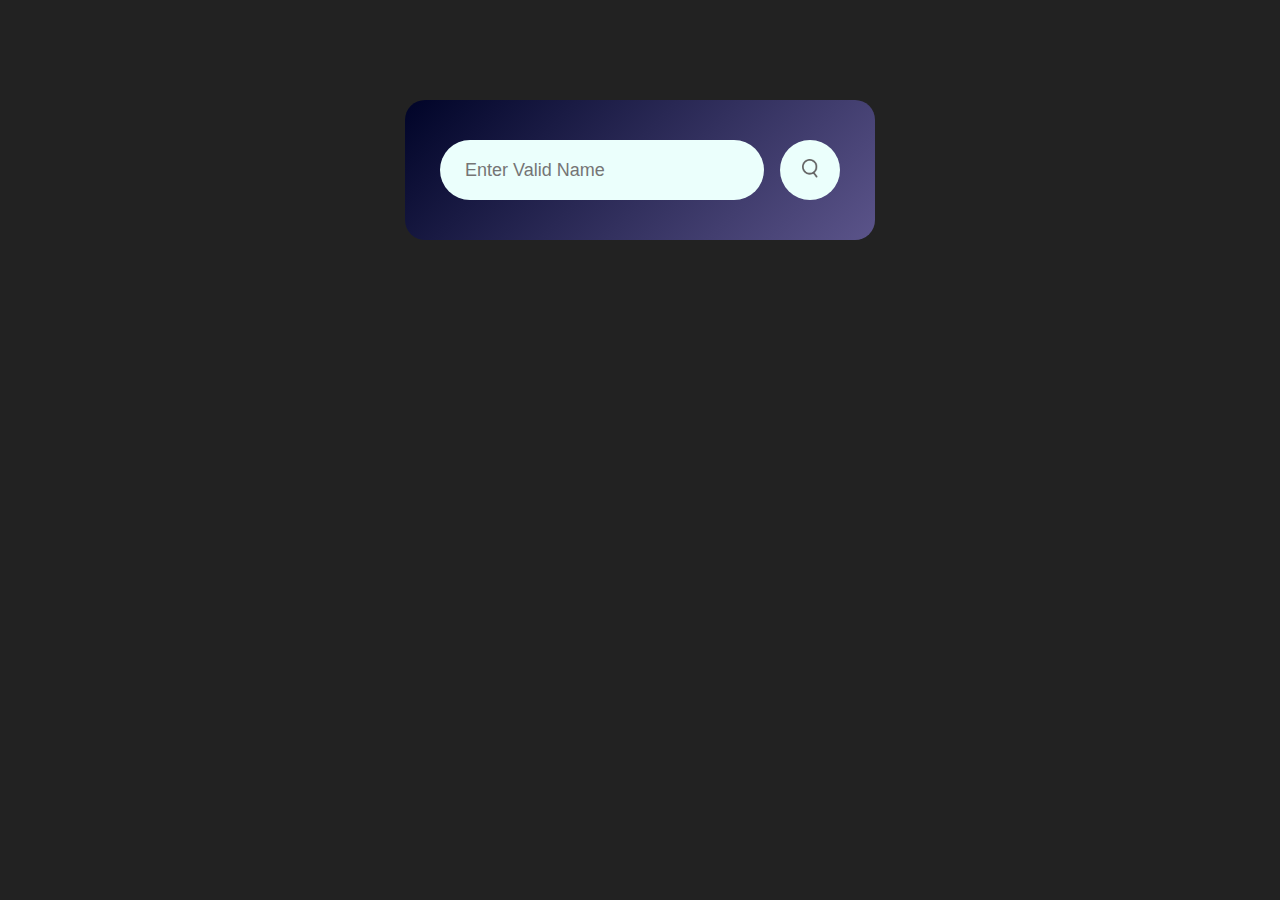
==== index.html @ 22489d96 "Add files via upload" ====
<!DOCTYPE html>
<html lang="en">
<head>
    <meta charset="UTF-8">
    <meta name="viewport" content="width=device-width, initial-scale=1.0">
    <title>Weather App</title>
    <link rel="stylesheet" href="style.css">
</head>
<body>
    
    <div class="card">
        <div class="search">
            <input type="text" placeholder="Enter Valid Name" spellcheck="false">
            <button><img src="images/search.png"></button>
        </div>

        <div class="error">
            <p>Invalid Name</p>
        </div>

        <div class="weather">

            <img src="images/rain.png" class="weather-icon">
            <h1 class="temp">22°C</h1>
            <h2 class="city">Bihar</h2>

            <div class="details">

                <div class="col">
                    <img src="images/humidity.png">
                    <div>
                        <p class="humidity">50%</p>
                        <p>Humidity</p>
                    </div>
                </div>

                <div class="col">
                    <img src="images/wind.png">
                    <div>
                        <p class="wind">15 km/h</p>
                        <p>Wind Speed</p>
                    </div>
                </div>
                
            </div>
        </div>
    </div>








    <script src="script.js"></script>
</body>
</html>
---- style.css ----
* {
  margin: 0;
  padding: 0;
  font-family: "Poppins", sans-serif;
  box-sizing: border-box;
}

body {
  background: #222;
}

.card {
  width: 90%;
  max-width: 470px;
  background: linear-gradient(135deg, #000428 , #5b548a);
  color: #fff;
  margin: 100px auto 0;
  border-radius: 20px;
  padding: 40px 35px;
  text-align: center;
}

.search {
  width: 100%;
  display: flex;
  align-items: center;
  justify-content: space-between;
}

.search input {
  border: none;
  outline: none;
  background: #ebfffc;
  color: #555;
  padding: 10px 25px;
  height: 60px;
  border-radius: 30px;
  flex: 1;
  margin-right: 16px;
  font-size: 18px;
}

.search button {
  border: none;
  outline: none;
  background: #ebfffc;
  border-radius: 50%;
  width: 60px;
  height: 60px;
  cursor: pointer;
}

.search button img{
    width: 16px;
}

.weather-icon{
    width: 170px;
    margin-top: 30px;
}

.weather h1{
    font-size: 80px;
    font-weight: 500;
}

.weather h2{
    font-size: 45px;
    font-weight: 400;
    margin-top: 10px;
}

.details{
    display: flex;
    align-items: center;
    justify-content: space-between;
    padding: 0 20px;
    margin-top: 50px;
}

.col{
    display: flex;
    align-items: center;
    text-align: left;
}

.col img{
    width: 40px;
    margin-right: 10px;
}

.humidity, 
.wind {
    font-size: 28px;
    margin-bottom: 6px;
}

.weather{
  display: none;
}

.error{
  text-align: left;
  margin-left: 10px;
  font-size: 14px;
  margin-top: 10px;
  display: none;
}
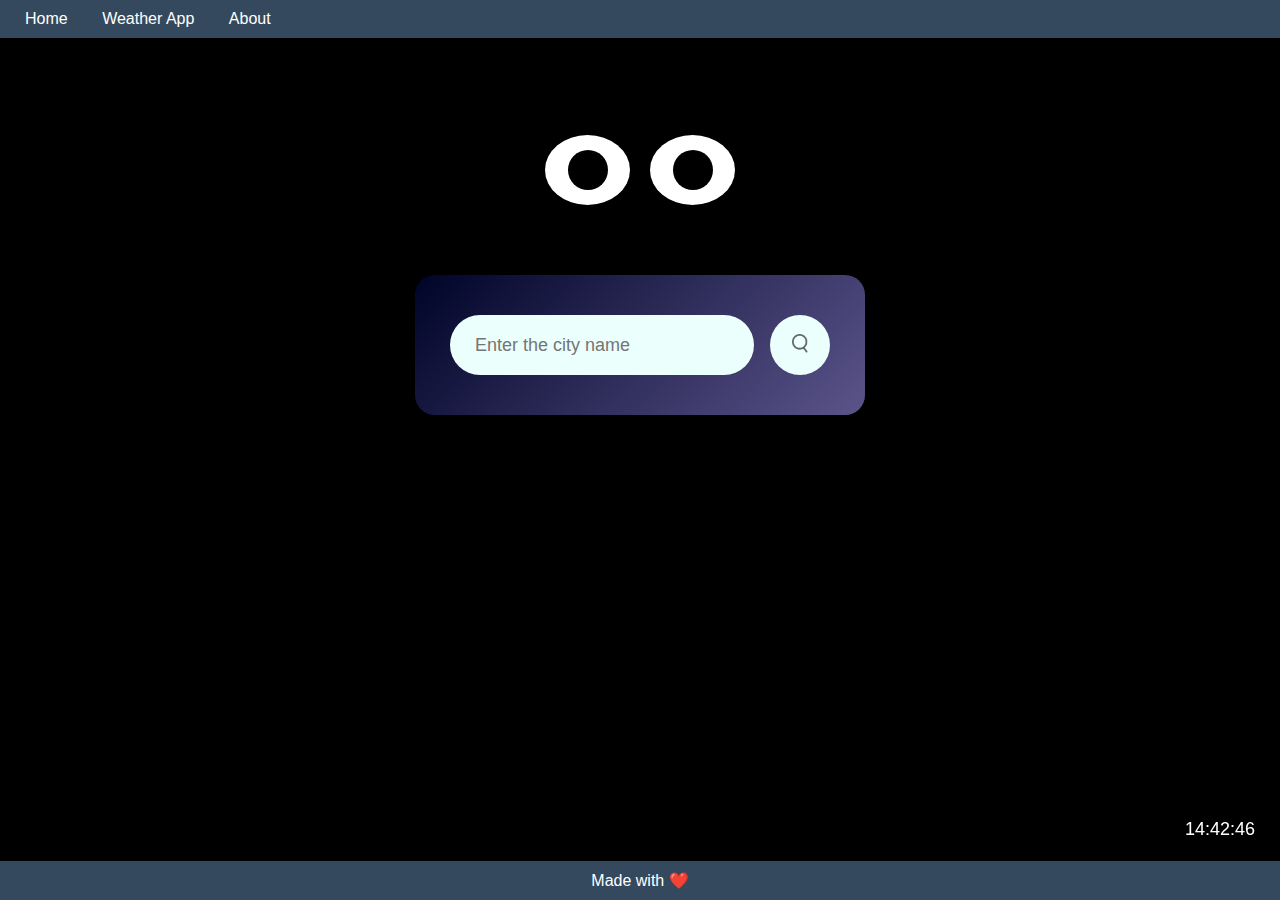
==== commit f0421792: "1st commit" ====
--- a/index.html
+++ b/index.html
@@ -1,58 +1,67 @@
 <!DOCTYPE html>
 <html lang="en">
-<head>
-    <meta charset="UTF-8">
-    <meta name="viewport" content="width=device-width, initial-scale=1.0">
+  <head>
+    <meta charset="UTF-8" />
+    <meta name="viewport" content="width=device-width, initial-scale=1.0" />
     <title>Weather App</title>
-    <link rel="stylesheet" href="style.css">
-</head>
-<body>
-    
+    <link rel="stylesheet" href="style.css" />
+  </head>
+  <body>
+    <div class="navbar">
+      <a href="home.html" class="nav-link">Home</a>
+      <a href="index.html" class="nav-link">Weather App</a>
+      <a href="about.html" class="nav-link">About</a>
+    </div>
+    <div class="eyes">
+      <div class="eye">
+        <div class="pupil"></div>
+      </div>
+      <div class="eye">
+        <div class="pupil"></div>
+      </div>
+    </div>
     <div class="card">
-        <div class="search">
-            <input type="text" placeholder="Enter Valid Name" spellcheck="false">
-            <button><img src="images/search.png"></button>
+      <div class="search">
+        <input
+          type="text"
+          placeholder="Enter the city name"
+          spellcheck="false"
+        />
+        <button><img src="images/search.png" /></button>
+      </div>
+
+      <div class="error">
+        <p>Invalid Name</p>
+      </div>
+
+      <div class="weather">
+        <img src="images/rain.png" class="weather-icon" />
+        <h1 class="temp">22°C</h1>
+        <h2 class="city">Bihar</h2>
+
+        <div class="details">
+          <div class="col">
+            <img src="images/humidity.png" />
+            <div>
+              <p class="humidity">50%</p>
+              <p>Humidity</p>
+            </div>
+          </div>
+
+          <div class="col">
+            <img src="images/wind.png" />
+            <div>
+              <p class="wind">15 km/h</p>
+              <p>Wind Speed</p>
+            </div>
+          </div>
         </div>
-
-        <div class="error">
-            <p>Invalid Name</p>
-        </div>
-
-        <div class="weather">
-
-            <img src="images/rain.png" class="weather-icon">
-            <h1 class="temp">22°C</h1>
-            <h2 class="city">Bihar</h2>
-
-            <div class="details">
-
-                <div class="col">
-                    <img src="images/humidity.png">
-                    <div>
-                        <p class="humidity">50%</p>
-                        <p>Humidity</p>
-                    </div>
-                </div>
-
-                <div class="col">
-                    <img src="images/wind.png">
-                    <div>
-                        <p class="wind">15 km/h</p>
-                        <p>Wind Speed</p>
-                    </div>
-                </div>
-                
-            </div>
-        </div>
+      </div>
     </div>
-
-
-
-
-
-
-
-
+    <div class="clock" id="clock">clock</div>
+    <footer class="footer">
+      <p>Made with ❤️</p>
+    </footer>
     <script src="script.js"></script>
-</body>
-</html>+  </body>
+</html>
--- a/style.css
+++ b/style.css
@@ -5,16 +5,129 @@
   box-sizing: border-box;
 }
 
+
 body {
-  background: #222;
+  background-color: #000;
+  display: flex;
+  flex-direction: column; /* Adjusted for stacking the navbar and content */
+  align-items: center;
+  height: 100vh;
+}
+
+* {
+  margin: 0;
+  padding: 0;
+  box-sizing: border-box;
+}
+
+.navbar {
+  background-color: #34495e;
+  padding: 10px;
+  width: 100%;
+  text-align: left;
+  position: fixed; /* Fixed position to make it stay at the top */
+  top: 0; /* Stick to the top of the viewport */
+  z-index: 1; /* Ensures the navbar is on top of other elements */
+}
+
+.content {
+  flex: 1; /* Takes remaining vertical space */
+  display: flex;
+  flex-direction: column;
+  justify-content: center;
+  align-items: center;
+  margin-bottom: 60px;
+  margin-top: 60px; /* Adjusted margin to account for the fixed navbar */
+}
+
+.nav-link {
+  color: #fff;
+  text-decoration: none;
+  margin: 0 15px;
+  font-size: 16px;
+}
+
+h1 {
+  font-family: "Poppins", sans-serif;
+  font-size: 48px;
+  color: #3498db;
+  text-align: center;
+  opacity: 1; /* Initial opacity */
+  white-space: nowrap; /* Prevent line break */
+  overflow: hidden; /* Hide overflowing content */
+}
+
+.blink {
+  animation: blink 3s infinite;
+}
+@keyframes blink {
+  0%, 100% {
+    opacity: 1;
+    transform: scale(1);
+  }
+  50% {
+    opacity: 0;
+    transform: scale(1.2);
+  }
+}
+
+.clock {
+  color: white;
+  font-size: 18px;
+  margin-top: 10px;
+  position: fixed; /* Fixed position to make it stay above the footer */
+  bottom: 60px; /* Adjusted bottom value to position above the footer */
+  width: 100%;
+  margin-right: 50px;
+  text-align: right;
+}
+
+.footer {
+  background-color: #34495e;
+  color: #fff;
+  text-align: center;
+  padding: 10px;
+  width: 100%;
+  position: fixed; /* Fixed position to make it stay at the bottom */
+  bottom: 0; /* Stick to the bottom of the viewport */
+}
+
+
+.eyes {
+  width: 100%;
+  height: 200px;
+  display: flex;
+  justify-content: center;
+  align-items: center;
+  flex-direction: row;
+  column-gap: 20px;
+  margin-top: 70px;
+  
+}
+
+.eye {
+  width: 85px;
+  height: 70px;
+  border-radius: 100%;
+  background-color: #fff;
+  display: flex;
+  justify-content: center;
+  align-items: center;
+}
+
+.pupil {
+  width: 40px;
+  height: 40px;
+  border-radius: 101px;
+  background-color: #000;
 }
 
 .card {
   width: 90%;
-  max-width: 470px;
+  max-width: 450px;
   background: linear-gradient(135deg, #000428 , #5b548a);
   color: #fff;
-  margin: 100px auto 0;
+  margin: 5px auto 0;
   border-radius: 20px;
   padding: 40px 35px;
   text-align: center;
@@ -76,6 +189,7 @@
     justify-content: space-between;
     padding: 0 20px;
     margin-top: 50px;
+    
 }
 
 .col{
@@ -106,57 +220,3 @@
   margin-top: 10px;
   display: none;
 }
-
-
-
-
-
-
-
-
-
-
-
-
-
-
-
-
-
-
-
-
-
-
-
-
-
-
-
-
-
-
-
-
-
-
-
-
-
-
-
-
-
-
-
-
-
-
-
-
-
-
-
-
-
-
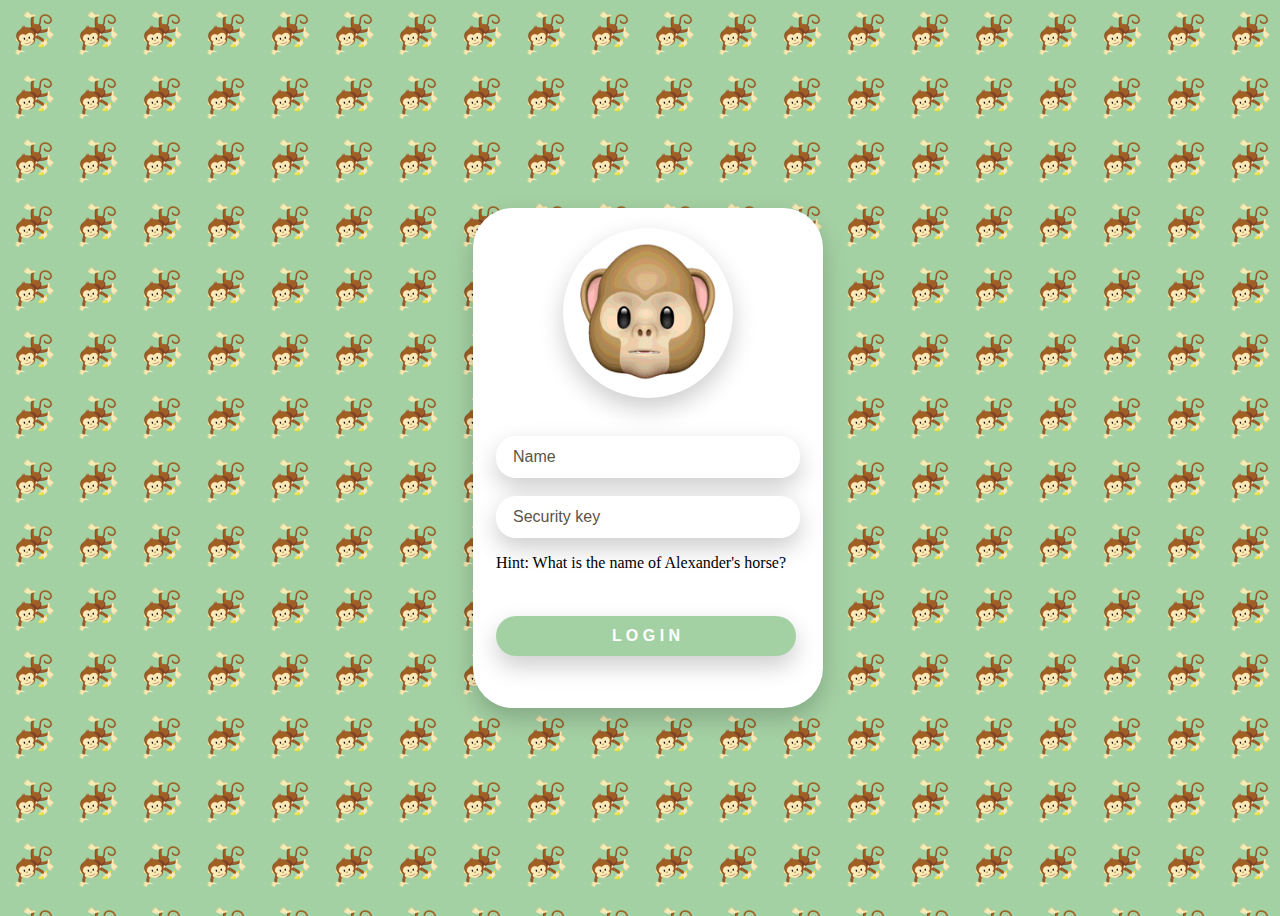
==== commit 3428c38d: "renamed files" ====
--- a/index.html
+++ b/index.html
@@ -1,67 +1,45 @@
 <!DOCTYPE html>
-<html lang="en">
+<html>
   <head>
-    <meta charset="UTF-8" />
+    <title></title>
+    <link rel="stylesheet" type="text/css" href="style2.css" />
     <meta name="viewport" content="width=device-width, initial-scale=1.0" />
-    <title>Weather App</title>
-    <link rel="stylesheet" href="style.css" />
   </head>
   <body>
-    <div class="navbar">
-      <a href="home.html" class="nav-link">Home</a>
-      <a href="index.html" class="nav-link">Weather App</a>
-      <a href="about.html" class="nav-link">About</a>
-    </div>
-    <div class="eyes">
-      <div class="eye">
-        <div class="pupil"></div>
-      </div>
-      <div class="eye">
-        <div class="pupil"></div>
-      </div>
-    </div>
-    <div class="card">
-      <div class="search">
-        <input
-          type="text"
-          placeholder="Enter the city name"
-          spellcheck="false"
-        />
-        <button><img src="images/search.png" /></button>
-      </div>
-
-      <div class="error">
-        <p>Invalid Name</p>
-      </div>
-
-      <div class="weather">
-        <img src="images/rain.png" class="weather-icon" />
-        <h1 class="temp">22°C</h1>
-        <h2 class="city">Bihar</h2>
-
-        <div class="details">
-          <div class="col">
-            <img src="images/humidity.png" />
-            <div>
-              <p class="humidity">50%</p>
-              <p>Humidity</p>
-            </div>
-          </div>
-
-          <div class="col">
-            <img src="images/wind.png" />
-            <div>
-              <p class="wind">15 km/h</p>
-              <p>Wind Speed</p>
-            </div>
-          </div>
+    <div class="maincontainer">
+      <div class="monkeylogin">
+        <div class="animcon" id="animcon">
+          <img id="hands" src="images/hands.png" />
+        </div>
+        <div class="formcon">
+          <form id="loginForm">
+            <input
+              type="Name"
+              id="mail"
+              name=""
+              onclick="openeye();"
+              class="tb"
+              placeholder="Name"
+              autocomplete="off"
+            />
+            <br />
+            <br />
+            <input
+              type="password"
+              id="pwdbar"
+              onclick="closeye();"
+              name="pwd"
+              class="tb"
+              placeholder="Security key"
+            />
+            <br />
+            <p class="hint">Hint: What is the name of Alexander's horse?</p>
+            <br />
+            <input type="submit" name="" class="sbutton" value="L O G I N" />
+          </form>
         </div>
       </div>
     </div>
-    <div class="clock" id="clock">clock</div>
-    <footer class="footer">
-      <p>Made with ❤️</p>
-    </footer>
-    <script src="script.js"></script>
+    <script type="text/javascript" src="script2.js"></script>
   </body>
 </html>
--- a/style2.css
+++ b/style2.css
@@ -0,0 +1,105 @@
+body
+{
+	background:url('images/monkeybg.png') #1b8c1b66 ;
+	background-size: 5%;
+}
+.maincontainer
+{
+	display: flex;
+	align-items: center;
+	justify-content: center;
+	width: 100vw;
+	height: 100vh;
+}
+
+.monkeylogin
+{
+	width: 350px;
+	height: 500px;
+	box-shadow: 0 10px 25px rgba(0, 0, 0, .2);
+	display: flex;
+	align-items: center;
+	flex-direction: column;
+	background-color: white;
+	border-radius: 40px;
+}
+.animcon
+{
+	background-color: white;
+
+	overflow: hidden;
+	/*overflow hidden because to keep the hand image hidden below*/
+	margin-top:20px;
+	height: 170px;
+	width: 170px;
+	border-radius: 50%;
+	background-image:url('images/monkey.gif');
+	background-size: 90% 85%;
+	background-repeat: no-repeat;
+	background-position: center;
+	box-shadow: 0 10px 25px rgba(0, 0, 0, .2);
+
+	/*flex center to keep the hand image in the center*/
+	display: flex;
+	align-items: center;
+	flex-direction: column;
+}
+.animcon img
+{
+	margin-top:110%;
+	height: 170px;
+	width: 170px;
+	transition: 1s;
+}
+
+.formcon
+{
+	margin-top: 38px;
+}
+input
+{
+	height: 40px;
+	width: 300px;
+	/*background-color: #254E58;*/
+	border-radius: 20px;
+	border:none;
+	color: #5a5449;
+	text-indent: 15px;
+	font-size: 100%;
+	box-shadow: 0 10px 25px rgba(0, 0, 0, .2);
+	outline: none;
+}
+input::placeholder
+{
+	color:#5a5449;
+	font-size: 100%;
+	font-weight: lighter;
+	text-indent: 15px;
+}
+.sbutton
+{
+	text-indent: 0px;
+	height: 40px;
+	width: 300px;
+	margin-top: 10px;
+	background-color: #1b8c1b66;
+	transition: "2s";
+	border: none;
+	color: white;
+	font-weight: bolder;
+	box-shadow: 0 10px 25px rgba(0, 0, 0, .2);
+	outline: none;
+
+}
+.sbutton:hover
+{
+	color: #5a5449;
+	cursor: pointer;
+}
+
+.foot
+{
+	color: #5a5449;
+	font-weight: lighter;
+	margin-top: 40px;
+}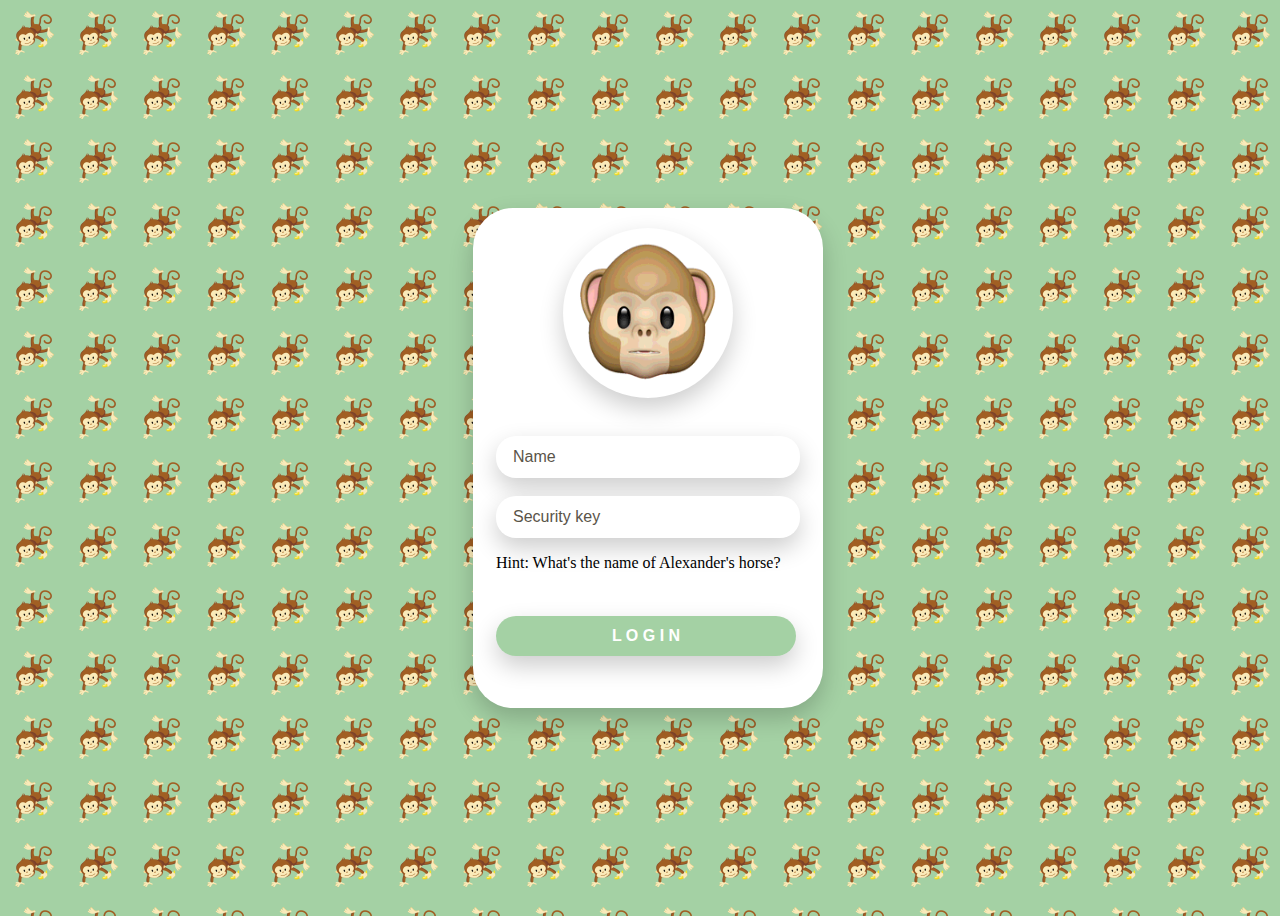
==== commit cf2386f2: "que" ====
--- a/index.html
+++ b/index.html
@@ -33,7 +33,7 @@
               placeholder="Security key"
             />
             <br />
-            <p class="hint">Hint: What is the name of Alexander's horse?</p>
+            <p class="hint">Hint: What's the name of Alexander's horse?</p>
             <br />
             <input type="submit" name="" class="sbutton" value="L O G I N" />
           </form>
